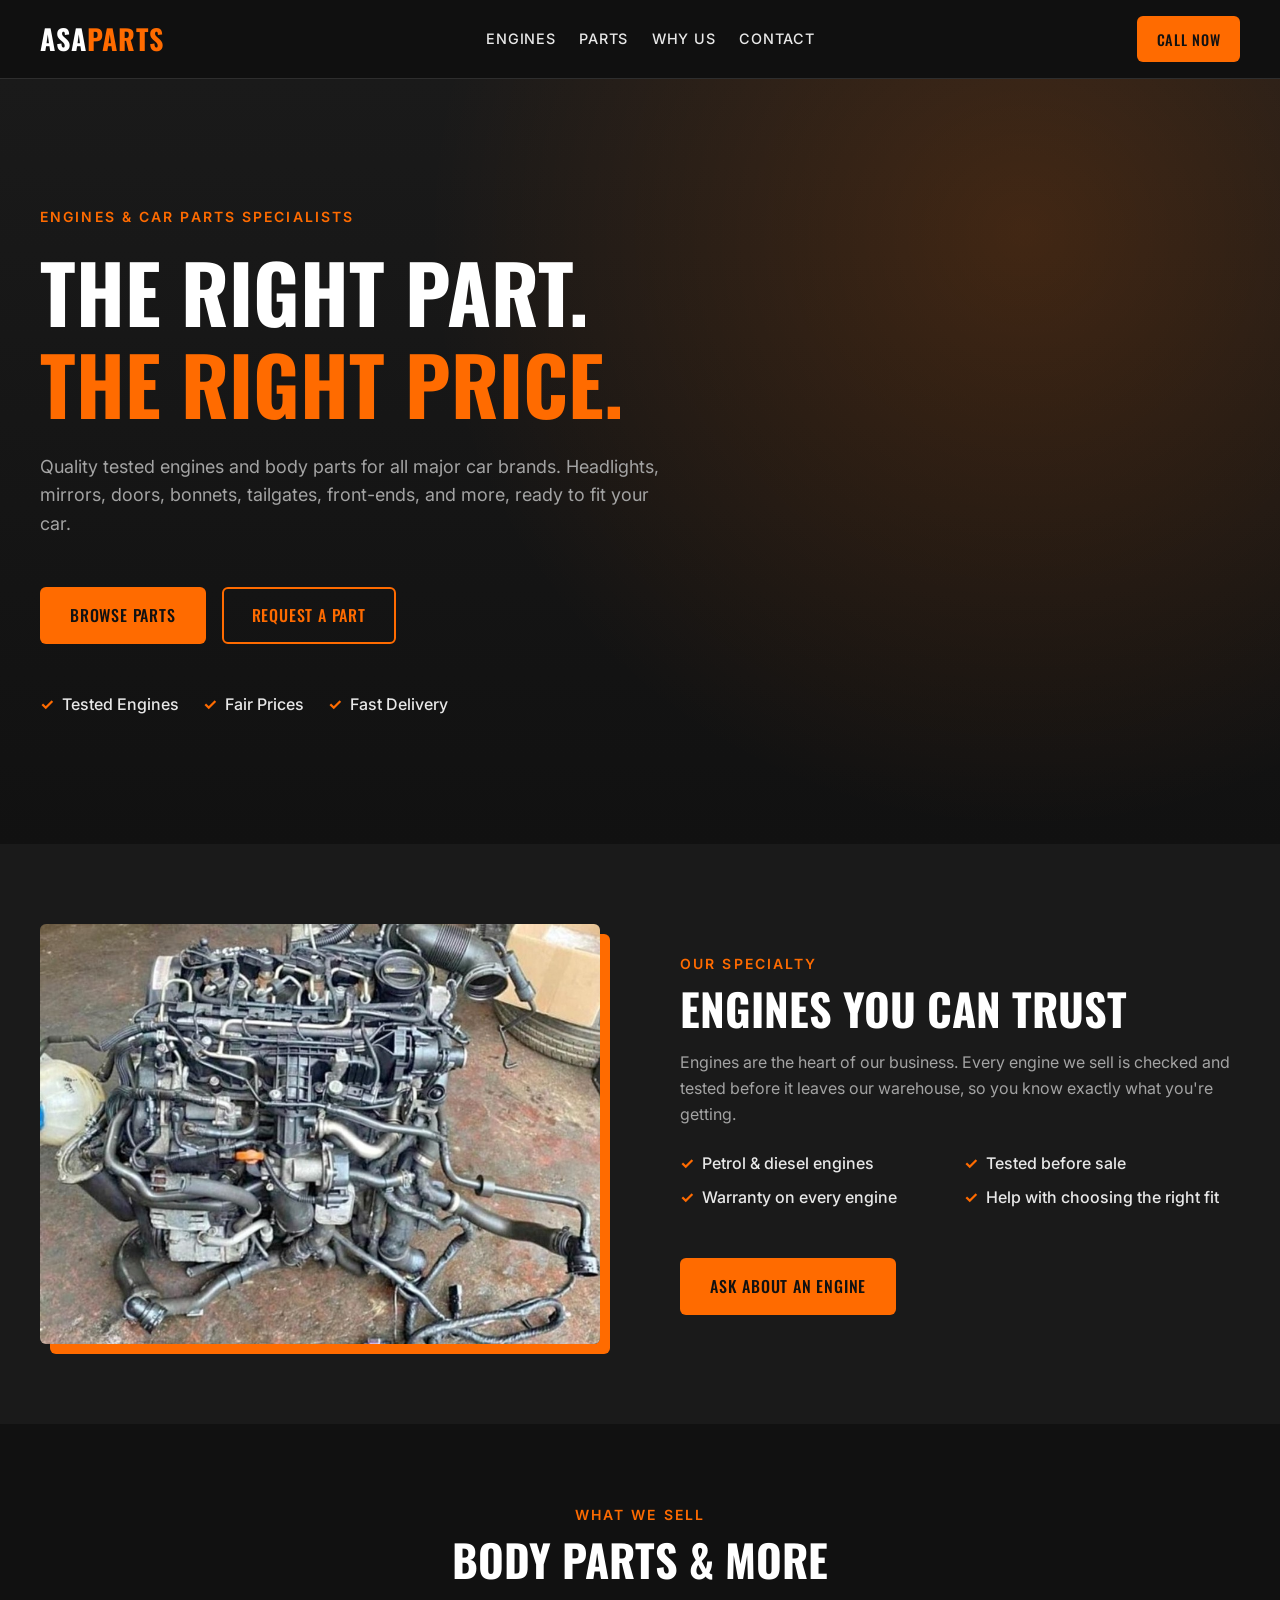
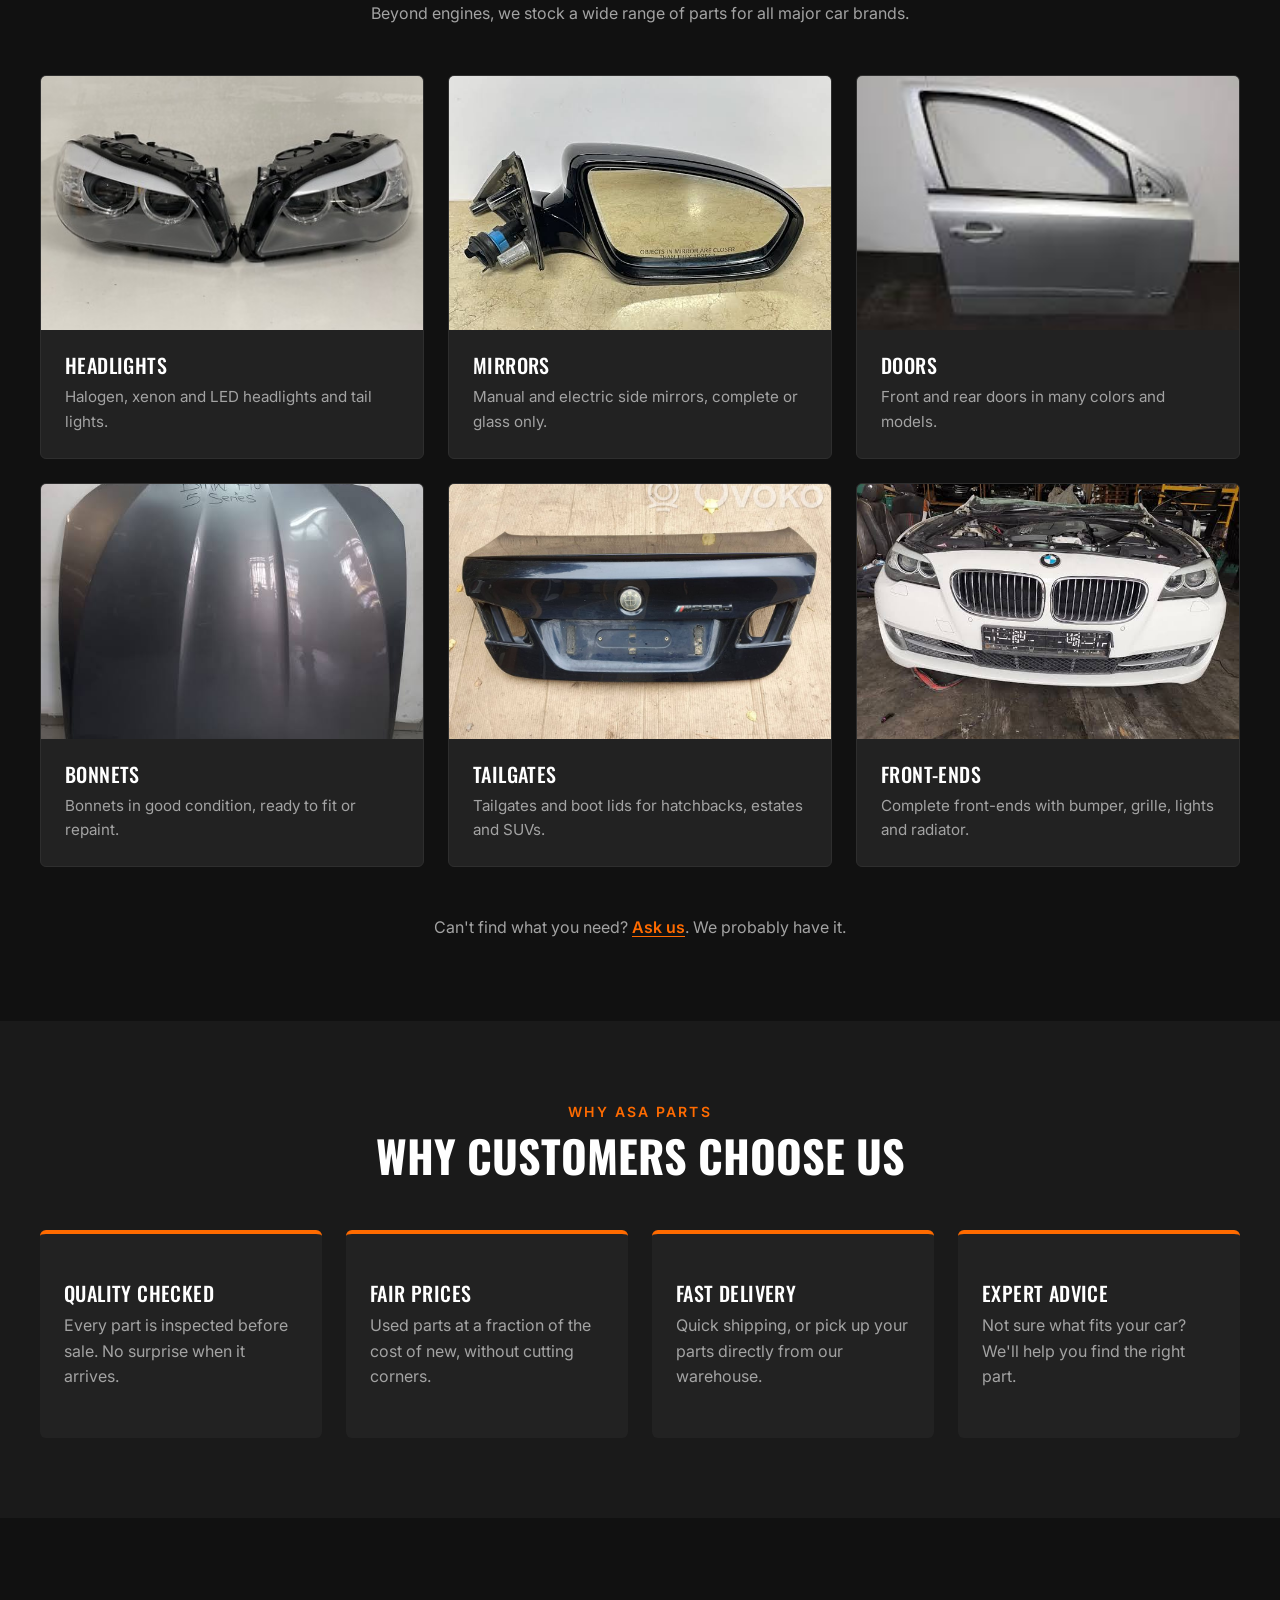
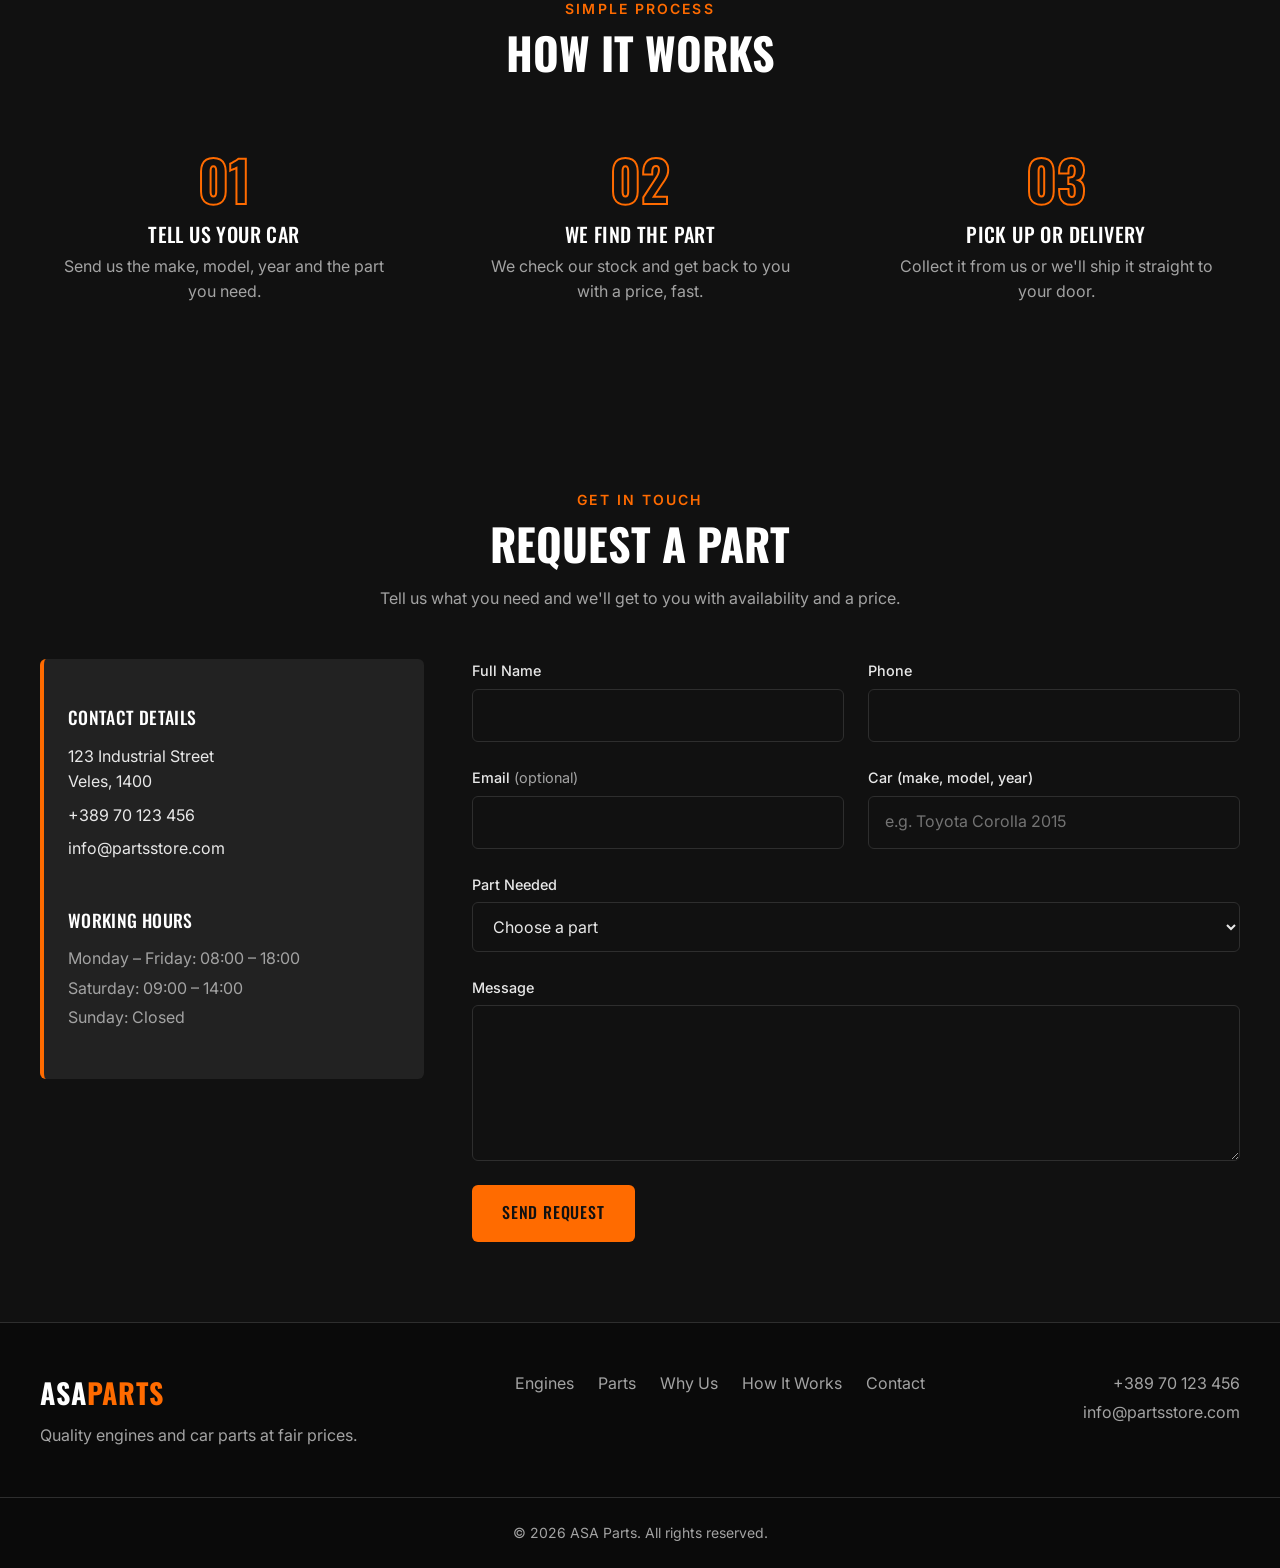
==== index.html @ d99cddf8 "Initial commit: ASA Parts landing page" ====
<!doctype html>
<html lang="en">
  <head>
    <meta charset="UTF-8" />
    <meta name="viewport" content="width=device-width, initial-scale=1.0" />
    <meta
      name="description"
      content="ASA Parts - Quality used and new car parts. Engines, headlights, mirrors, doors, bonnets, and more."
    />
    <meta property="og:title" content="ASA Parts | Engines & Car Parts" />
    <meta
      property="og:description"
      content="Quality tested engines and body parts for all major car brands. Fair prices, fast delivery."
    />
    <meta property="og:type" content="website" />
    <title>ASA Parts | Engines & Car Parts</title>
    <link rel="preconnect" href="https://fonts.googleapis.com" />
    <link rel="preconnect" href="https://fonts.gstatic.com" crossorigin />
    <link
      href="https://fonts.googleapis.com/css2?family=Inter:wght@400;500;600&family=Oswald:wght@500;700&display=swap"
      rel="stylesheet"
    />

    <link rel="stylesheet" href="style.css" />
    <link rel="icon" href="images/favicon.svg" type="image/svg+xml" />
  </head>

  <body>
    <header class="header">
      <div class="container header__inner">
        <a href="#home" class="logo">ASA<span>Parts</span></a>

        <nav class="nav" aria-label="Main navigation">
          <ul class="nav__list">
            <li><a href="#engines" class="nav__link">Engines</a></li>
            <li><a href="#parts" class="nav__link">Parts</a></li>
            <li><a href="#why-us" class="nav__link">Why Us</a></li>
            <li><a href="#contact" class="nav__link">Contact</a></li>
          </ul>
        </nav>

        <a href="tel:+38970123456" class="btn btn--primary header__cta">
          Call Now
        </a>
      </div>
    </header>

    <main>
      <section class="hero" id="home">
        <div class="container hero__inner">
          <div class="hero__content">
            <p class="hero__tagline">Engines &amp; Car Parts Specialists</p>

            <h1 class="hero__title">
              The Right Part.<br />
              <span>The Right Price.</span>
            </h1>

            <p class="hero__text">
              Quality tested engines and body parts for all major car brands.
              Headlights, mirrors, doors, bonnets, tailgates, front-ends, and
              more, ready to fit your car.
            </p>

            <div class="hero__buttons">
              <a href="#parts" class="btn btn--primary">Browse Parts</a>
              <a href="#contact" class="btn btn--outline">Request a Part</a>
            </div>

            <ul class="hero__features">
              <li>Tested Engines</li>
              <li>Fair Prices</li>
              <li>Fast Delivery</li>
            </ul>
          </div>
        </div>
      </section>

      <section class="engines" id="engines">
        <div class="container engines__inner">
          <div class="engines__media">
            <img
              src="images/photo-1.jpg"
              alt="Used car engine ready for sale at ASA Parts"
              width="700"
              height="500"
              loading="lazy"
            />
          </div>

          <div class="engines__content">
            <p class="section-tag">Our Specialty</p>
            <h2 class="section-title">Engines You Can Trust</h2>
            <p>
              Engines are the heart of our business. Every engine we sell is
              checked and tested before it leaves our warehouse, so you know
              exactly what you're getting.
            </p>

            <ul class="engines__list">
              <li>Petrol &amp; diesel engines</li>
              <li>Tested before sale</li>
              <li>Warranty on every engine</li>
              <li>Help with choosing the right fit</li>
            </ul>

            <a href="#contact" class="btn btn--primary">Ask About an Engine</a>
          </div>
        </div>
      </section>

      <section class="parts" id="parts">
        <div class="container">
          <div class="section-header">
            <p class="section-tag">What We Sell</p>
            <h2 class="section-title">Body Parts &amp; More</h2>
            <p class="section-text">
              Beyond engines, we stock a wide range of parts for all major car
              brands.
            </p>
          </div>

          <div class="parts__grid">
            <article class="part-card">
              <img
                src="images/car-headlights.jpg"
                alt="Car headlights"
                width="600"
                height="400"
                loading="lazy"
              />
              <div class="part-card__body">
                <h3 class="part-card__title">Headlights</h3>
                <p>Halogen, xenon and LED headlights and tail lights.</p>
              </div>
            </article>

            <article class="part-card">
              <img
                src="images/car-mirror.jpg"
                alt="Car side mirrors"
                width="600"
                height="400"
                loading="lazy"
              />
              <div class="part-card__body">
                <h3 class="part-card__title">Mirrors</h3>
                <p>Manual and electric side mirrors, complete or glass only.</p>
              </div>
            </article>

            <article class="part-card">
              <img
                src="images/car-door.jpg"
                alt="Car doors"
                width="600"
                height="400"
                loading="lazy"
              />
              <div class="part-card__body">
                <h3 class="part-card__title">Doors</h3>
                <p>Front and rear doors in many colors and models.</p>
              </div>
            </article>

            <article class="part-card">
              <img
                src="images/car-bonnet.jpg"
                alt="Car bonnets"
                width="600"
                height="400"
                loading="lazy"
              />
              <div class="part-card__body">
                <h3 class="part-card__title">Bonnets</h3>
                <p>Bonnets in good condition, ready to fit or repaint.</p>
              </div>
            </article>

            <article class="part-card">
              <img
                src="images/car-tailgate.jpg"
                alt="Car tailgates"
                width="600"
                height="400"
                loading="lazy"
              />
              <div class="part-card__body">
                <h3 class="part-card__title">Tailgates</h3>
                <p>Tailgates and boot lids for hatchbacks, estates and SUVs.</p>
              </div>
            </article>

            <article class="part-card">
              <img
                src="images/car-frontend.jpg"
                alt="Complete car front-end assembly"
                width="600"
                height="400"
                loading="lazy"
              />
              <div class="part-card__body">
                <h3 class="part-card__title">Front-Ends</h3>
                <p>
                  Complete front-ends with bumper, grille, lights and radiator.
                </p>
              </div>
            </article>
          </div>

          <p class="parts__more">
            Can't find what you need? <a href="#contact">Ask us</a>. We probably
            have it.
          </p>
        </div>
      </section>

      <section class="why-us" id="why-us">
        <div class="container">
          <div class="section-header">
            <p class="section-tag">Why ASA Parts</p>
            <h2 class="section-title">Why Customers Choose Us</h2>
          </div>

          <div class="why-us__list">
            <article class="feature">
              <h3 class="feature__title">Quality Checked</h3>
              <p>
                Every part is inspected before sale. No surprise when it
                arrives.
              </p>
            </article>

            <article class="feature">
              <h3 class="feature__title">Fair Prices</h3>
              <p>
                Used parts at a fraction of the cost of new, without cutting
                corners.
              </p>
            </article>

            <article class="feature">
              <h3 class="feature__title">Fast Delivery</h3>
              <p>
                Quick shipping, or pick up your parts directly from our
                warehouse.
              </p>
            </article>

            <article class="feature">
              <h3 class="feature__title">Expert Advice</h3>
              <p>
                Not sure what fits your car? We'll help you find the right part.
              </p>
            </article>
          </div>
        </div>
      </section>

      <section class="how-it-works" id="how-it-works">
        <div class="container">
          <div class="section-header">
            <p class="section-tag">Simple Process</p>
            <h2 class="section-title">How It Works</h2>
          </div>

          <ol class="steps">
            <li class="step">
              <span class="step__number" aria-hidden="true">01</span>
              <h3 class="step__title">Tell Us Your Car</h3>
              <p>Send us the make, model, year and the part you need.</p>
            </li>

            <li class="step">
              <span class="step__number" aria-hidden="true">02</span>
              <h3 class="step__title">We Find the Part</h3>
              <p>We check our stock and get back to you with a price, fast.</p>
            </li>

            <li class="step">
              <span class="step__number" aria-hidden="true">03</span>
              <h3 class="step__title">Pick Up or Delivery</h3>
              <p>Collect it from us or we'll ship it straight to your door.</p>
            </li>
          </ol>
        </div>
      </section>

      <section class="contact" id="contact">
        <div class="container">
          <div class="section-header">
            <p class="section-tag">Get In Touch</p>
            <h2 class="section-title">Request a Part</h2>
            <p class="section-text">
              Tell us what you need and we'll get to you with availability and a
              price.
            </p>
          </div>

          <div class="contact__inner">
            <div class="contact__info">
              <h3 class="contact__title">Contact Details</h3>

              <address class="contact__address">
                <p>123 Industrial Street<br />Veles, 1400</p>
                <p><a href="tel:+38970123456">+389 70 123 456</a></p>
                <p>
                  <a href="mailto:info@partsstore.com">info@partsstore.com</a>
                </p>
              </address>

              <h3 class="contact__title">Working Hours</h3>
              <ul class="contact__hours">
                <li>Monday – Friday: 08:00 – 18:00</li>
                <li>Saturday: 09:00 – 14:00</li>
                <li>Sunday: Closed</li>
              </ul>
            </div>

            <form
              class="contact__form"
              name="contact"
              method="POST"
              data-netlify="true"
              data-netlify-honeypot="bot-field"
            >
              <p class="hidden">
                <label>Don't fill this out: <input name="bot-field" /></label>
              </p>

              <div class="form__group">
                <label for="name">Full Name</label>
                <input
                  type="text"
                  id="name"
                  name="name"
                  autocomplete="name"
                  required
                />
              </div>

              <div class="form__group">
                <label for="phone">Phone</label>
                <input
                  type="tel"
                  id="phone"
                  name="phone"
                  autocomplete="tel"
                  required
                />
              </div>

              <div class="form__group">
                <label for="email">Email <span>(optional)</span></label>
                <input
                  type="email"
                  id="email"
                  name="email"
                  autocomplete="email"
                />
              </div>

              <div class="form__group">
                <label for="car">Car (make, model, year)</label>
                <input
                  type="text"
                  id="car"
                  name="car"
                  placeholder="e.g. Toyota Corolla 2015"
                  required
                />
              </div>

              <div class="form__group form__group--full">
                <label for="part">Part Needed</label>
                <select id="part" name="part" required>
                  <option value="">Choose a part</option>
                  <option value="engine">Engine</option>
                  <option value="headlights">Headlights</option>
                  <option value="mirrors">Mirrors</option>
                  <option value="doors">Doors</option>
                  <option value="bonnet">Bonnet</option>
                  <option value="tailgate">Tailgate</option>
                  <option value="front-end">Front-End</option>
                  <option value="other">Other</option>
                </select>
              </div>

              <div class="form__group form__group--full">
                <label for="message">Message</label>
                <textarea id="message" name="message" rows="5"></textarea>
              </div>

              <button type="submit" class="btn btn--primary form__submit">
                Send Request
              </button>
            </form>
          </div>
        </div>
      </section>
    </main>

    <footer class="footer">
      <div class="container footer__inner">
        <div class="footer__brand">
          <a href="#home" class="logo">ASA<span>Parts</span></a>
          <p>Quality engines and car parts at fair prices.</p>
        </div>

        <nav class="footer__nav" aria-label="Footer navigation">
          <ul>
            <li><a href="#engines">Engines</a></li>
            <li><a href="#parts">Parts</a></li>
            <li><a href="#why-us">Why Us</a></li>
            <li><a href="#how-it-works">How It Works</a></li>
            <li><a href="#contact">Contact</a></li>
          </ul>
        </nav>

        <div class="footer__contact">
          <a href="tel:+38970123456">+389 70 123 456</a>
          <a href="mailto:info@partsstore.com">info@partsstore.com</a>
        </div>
      </div>

      <div class="footer__bottom">
        <p>&copy; 2026 ASA Parts. All rights reserved.</p>
      </div>
    </footer>
  </body>
</html>
---- style.css ----
/* ==========================================
   1. VARIABLES
   ========================================== */
:root {
  /* Colors */
  --color-bg: #111111;
  --color-bg-alt: #1a1a1a;
  --color-surface: #222222;
  --color-border: #2e2e2e;
  --color-text: #e8e8e8;
  --color-text-muted: #a3a3a3;
  --color-primary: #ff6b00;
  --color-primary-dark: #e05e00;
  --color-dark: #111111;

  /* Fonts */
  --font-heading: "Oswald", sans-serif;
  --font-body: "Inter", system-ui, sans-serif;

  /* Spacing */

  --space-xs: 0.5rem;
  --space-sm: 1rem;
  --space-md: 1.5rem;
  --space-lg: 3rem;
  --space-xl: 5rem;

  /* Other */
  --radius: 6px;
  --transition: 0.25s ease;
  --header-height: 7rem;
}

/* ==========================================
   2. RESET
   ========================================== */
*,
*::before,
*::after {
  box-sizing: border-box;
  margin: 0;
  padding: 0;
}

html {
  scroll-padding-top: var(--header-height);
}

@media (prefers-reduced-motion: no-preference) {
  html {
    scroll-behavior: smooth;
  }
}

img {
  display: block;
  max-width: 100%;
  height: auto;
}

input,
select,
textarea,
button {
  font: inherit;
}

/* ==========================================
   3. BASE
   ========================================== */
body {
  font-family: var(--font-body);
  font-size: 1rem;
  line-height: 1.6;
  color: var(--color-text);
  background-color: var(--color-bg);
}

h1,
h2,
h3 {
  font-family: var(--font-heading);
  font-weight: 700;
  line-height: 1.15;
  text-transform: uppercase;
  color: #ffffff;
}

h3 {
  font-size: 1.25rem;
  font-weight: 500;
  letter-spacing: 0.02em;
}

a {
  color: var(--color-primary);
  text-decoration: none;
  transition: color var(--transition);
}

a:hover {
  color: var(--color-primary-dark);
}

:focus-visible {
  outline: 2px solid var(--color-primary);
  outline-offset: 3px;
}

/* ==========================================
   4. LAYOUT HELPERS
   ========================================== */
.container {
  width: min(100% - 2rem, 1200px);
  margin-inline: auto;
}

section {
  padding-block: var(--space-xl);
}

.hidden {
  display: none;
}

/* ==========================================
   5. SECTION HEADINGS
   ========================================== */
.section-header {
  text-align: center;
  max-width: 40rem;
  margin-inline: auto;
  margin-bottom: var(--space-lg);
}

.section-tag {
  font-size: 0.875rem;
  font-weight: 600;
  text-transform: uppercase;
  letter-spacing: 0.15em;
  color: var(--color-primary);
  margin-bottom: var(--space-xs);
}

.section-title {
  font-size: clamp(2rem, 5vw, 2.75rem);
  margin-bottom: var(--space-sm);
}

.section-text {
  color: var(--color-text-muted);
}

/* ==========================================
   6. BUTTONS
   ========================================== */
.btn {
  display: inline-block;
  padding: 0.85rem 1.75rem;
  font-family: var(--font-heading);
  font-size: 1rem;
  font-weight: 500;
  text-transform: uppercase;
  letter-spacing: 0.05em;
  border: 2px solid transparent;
  border-radius: var(--radius);
  cursor: pointer;
  transition:
    background-color var(--transition),
    border-color var(--transition),
    color var(--transition),
    transform var(--transition);
}

.btn:hover {
  transform: translateY(-2px);
}

.btn--primary {
  background-color: var(--color-primary);
  color: var(--color-dark);
}

.btn--primary:hover {
  background-color: var(--color-primary-dark);
  color: var(--color-dark);
}

.btn--outline {
  border-color: var(--color-primary);
  color: var(--color-primary);
}

.btn--outline:hover {
  background-color: var(--color-primary);
  color: var(--color-dark);
}

/* ==========================================
   7. LOGO
   ========================================== */
.logo {
  font-family: var(--font-heading);
  font-size: 1.75rem;
  font-weight: 700;
  text-transform: uppercase;
  letter-spacing: 0.03em;
  color: #ffffff;
}

.logo span {
  color: var(--color-primary);
}

.logo:hover {
  color: #ffffff;
}

/* ==========================================
   8. HEADER
   ========================================== */
.header {
  position: sticky;
  top: 0;
  z-index: 100;
  background-color: rgba(17, 17, 17, 0.95);
  backdrop-filter: blur(8px);
  border-bottom: 1px solid var(--color-border);
}

.header__inner {
  display: flex;
  flex-wrap: wrap;
  align-items: center;
  justify-content: space-between;
  gap: var(--space-xs) var(--space-sm);
  padding-block: var(--space-sm);
}

.nav {
  order: 3;
  width: 100%;
}

.nav__list {
  list-style: none;
  display: flex;
  justify-content: center;
  gap: var(--space-md);
}

.nav__link {
  color: var(--color-text);
  font-size: 0.9rem;
  font-weight: 500;
  text-transform: uppercase;
  letter-spacing: 0.05em;
}

.nav__link:hover {
  color: var(--color-primary);
}

.header__cta {
  padding: 0.6rem 1.1rem;
  font-size: 0.9rem;
}

/* ==========================================
   9. HERO
   ========================================== */
.hero {
  display: flex;
  align-items: center;
  min-height: 85vh;
  background:
    radial-gradient(
      circle at 80% 20%,
      rgba(255, 107, 0, 0.18),
      transparent 50%
    ),
    linear-gradient(180deg, var(--color-bg-alt) 0%, var(--color-bg) 100%);
}

.hero__content {
  max-width: 40rem;
}

.hero__tagline {
  font-size: 0.875rem;
  font-weight: 600;
  text-transform: uppercase;
  letter-spacing: 0.15em;
  color: var(--color-primary);
  margin-bottom: var(--space-sm);
}

.hero__title {
  font-size: clamp(2.75rem, 9vw, 5rem);
  margin-bottom: var(--space-md);
}

.hero__title span {
  color: var(--color-primary);
}

.hero__text {
  font-size: 1.125rem;
  color: var(--color-text-muted);
  margin-bottom: var(--space-lg);
}

.hero__buttons {
  display: flex;
  flex-wrap: wrap;
  gap: var(--space-sm);
  margin-bottom: var(--space-lg);
}

.hero__features {
  list-style: none;
  display: flex;
  flex-wrap: wrap;
  gap: var(--space-xs) var(--space-md);
  font-weight: 500;
}

.hero__features li::before,
.engines__list li::before {
  content: "\2713";
  color: var(--color-primary);
  font-weight: 700;
  margin-right: var(--space-xs);
}

/* ==========================================
   10. ENGINES
   ========================================== */
.engines {
  background-color: var(--color-bg-alt);
}

.engines__inner {
  display: grid;
  gap: var(--space-lg);
  align-items: center;
}

.engines__media img {
  width: 100%;
  aspect-ratio: 4 / 3;
  object-fit: cover;
  border-radius: var(--radius);
  box-shadow: 10px 10px 0 var(--color-primary);
}

.engines__content > p:not(.section-tag) {
  color: var(--color-text-muted);
  margin-bottom: var(--space-md);
}

.engines__list {
  list-style: none;
  display: grid;
  gap: var(--space-xs);
  margin-bottom: var(--space-lg);
  font-weight: 500;
}

/* ==========================================
   11. PARTS
   ========================================== */
.parts__grid {
  display: grid;
  grid-template-columns: repeat(auto-fit, minmax(min(100%, 300px), 1fr));
  gap: var(--space-md);
}

.part-card {
  background-color: var(--color-surface);
  border: 1px solid var(--color-border);
  border-radius: var(--radius);
  overflow: hidden;
  transition:
    transform var(--transition),
    border-color var(--transition);
}

.part-card:hover {
  transform: translateY(-4px);
  border-color: var(--color-primary);
}

.part-card img {
  width: 100%;
  aspect-ratio: 3 / 2;
  object-fit: cover;
}

.part-card__body {
  padding: var(--space-md);
}

.part-card__title {
  margin-bottom: var(--space-xs);
}

.part-card__body p {
  color: var(--color-text-muted);
  font-size: 0.95rem;
}

.parts__more {
  text-align: center;
  margin-top: var(--space-lg);
  color: var(--color-text-muted);
}

.parts__more a {
  font-weight: 600;
  text-decoration: underline;
  text-underline-offset: 3px;
}

/* ==========================================
   12. WHY US
   ========================================== */
.why-us {
  background-color: var(--color-bg-alt);
}

.why-us__list {
  display: flex;
  flex-wrap: wrap;
  gap: var(--space-md);
}

.feature {
  flex: 1 1 250px;
  background-color: var(--color-surface);
  padding: var(--space-lg) var(--space-md);
  border-top: 4px solid var(--color-primary);
  border-radius: var(--radius);
}

.feature__title {
  margin-bottom: var(--space-xs);
}

.feature p {
  color: var(--color-text-muted);
}

/* ==========================================
   13. HOW IT WORKS
   ========================================== */
.steps {
  list-style: none;
  display: grid;
  grid-template-columns: repeat(auto-fit, minmax(min(100%, 250px), 1fr));
  gap: var(--space-lg);
}

.step {
  text-align: center;
  padding: var(--space-md);
}

.step__number {
  display: block;
  font-family: var(--font-heading);
  font-size: 3.5rem;
  font-weight: 700;
  line-height: 1;
  color: transparent;
  -webkit-text-stroke: 2px var(--color-primary);
  margin-bottom: var(--space-sm);
}

.step__title {
  margin-bottom: var(--space-xs);
}

.step p {
  color: var(--color-text-muted);
}

/* ==========================================
   14. CONTACT
   ========================================== */
.contact__inner {
  display: grid;
  gap: var(--space-lg);
}

.contact__info {
  background-color: var(--color-surface);
  padding: var(--space-lg) var(--space-md);
  border-left: 4px solid var(--color-primary);
  border-radius: var(--radius);
}

.contact__title {
  font-size: 1.1rem;
  margin-bottom: var(--space-sm);
}

.contact__address {
  font-style: normal;
  display: grid;
  gap: var(--space-xs);
  margin-bottom: var(--space-lg);
}

.contact__address a {
  color: var(--color-text);
}

.contact__address a:hover {
  color: var(--color-primary);
}

.contact__hours {
  list-style: none;
  display: grid;
  gap: 0.25rem;
  color: var(--color-text-muted);
}

/* Form */
.contact__form {
  display: grid;
  gap: var(--space-md);
  color-scheme: dark;
}

.form__group {
  display: flex;
  flex-direction: column;
  gap: 0.4rem;
}

.form__group label {
  font-size: 0.9rem;
  font-weight: 500;
}

.form__group label span {
  color: var(--color-text-muted);
  font-weight: 400;
}

.form__group input,
.form__group select,
.form__group textarea {
  width: 100%;
  padding: 0.8rem 1rem;
  background-color: var(--color-bg);
  color: var(--color-text);
  border: 1px solid var(--color-border);
  border-radius: var(--radius);
  transition: border-color var(--transition);
}

.form__group input:focus,
.form__group select:focus,
.form__group textarea:focus {
  border-color: var(--color-primary);
}

.form__group input::placeholder {
  color: #737373;
}

.form__group textarea {
  resize: vertical;
}

.form__submit {
  width: 100%;
}

/* ==========================================
   15. FOOTER
   ========================================== */
.footer {
  background-color: #0a0a0a;
  border-top: 1px solid var(--color-border);
  padding-top: var(--space-lg);
}

.footer__inner {
  display: flex;
  flex-direction: column;
  gap: var(--space-md);
  padding-bottom: var(--space-lg);
}

.footer__brand p {
  color: var(--color-text-muted);
  margin-top: var(--space-xs);
}

.footer__nav ul {
  list-style: none;
  display: flex;
  flex-wrap: wrap;
  gap: var(--space-xs) var(--space-md);
}

.footer__nav a,
.footer__contact a {
  color: var(--color-text-muted);
}

.footer__nav a:hover,
.footer__contact a:hover {
  color: var(--color-primary);
}

.footer__contact {
  display: flex;
  flex-direction: column;
  gap: 0.25rem;
}

.footer__bottom {
  border-top: 1px solid var(--color-border);
  padding-block: var(--space-md);
  text-align: center;
  font-size: 0.875rem;
  color: var(--color-text-muted);
}

/* ==========================================
   16. RESPONSIVE: TABLET (768px and up)
   ========================================== */
@media (min-width: 768px) {
  :root {
    --header-height: 4.5rem;
  }

  /* Header: everything on one row */
  .nav {
    order: 0;
    width: auto;
  }

  /* Why Us: 2 x 2 */
  .feature {
    flex-basis: 40%;
  }

  /* Contact form: 2 columns */
  .contact__form {
    grid-template-columns: 1fr 1fr;
  }

  .form__group--full,
  .form__submit {
    grid-column: 1 / -1;
  }

  .form__submit {
    width: auto;
    justify-self: start;
  }

  /* Footer: 3 blocks in a row */
  .footer__inner {
    flex-direction: row;
    justify-content: space-between;
    align-items: flex-start;
  }

  .footer__contact {
    text-align: right;
  }
}

/* ==========================================
   17. RESPONSIVE: DESKTOP (1024px and up)
   ========================================== */
@media (min-width: 1024px) {
  /* Engines: image left, text right */
  .engines__inner {
    grid-template-columns: 1fr 1fr;
    gap: var(--space-xl);
  }

  .engines__list {
    grid-template-columns: 1fr 1fr;
  }

  /* Why Us: 4 in a row */
  .feature {
    flex-basis: 20%;
  }

  /* Contact: info left, form right */
  .contact__inner {
    grid-template-columns: 1fr 2fr;
    align-items: start;
  }
}

/* ==========================================
   18. POLISH
   ========================================== */

/* Nav links can wrap on very small phones */
.nav__list {
  flex-wrap: wrap;
  row-gap: 0.25rem;
}

/* Zoom effect on part images */
.part-card img {
  transition: transform 0.4s ease;
}

.part-card:hover img {
  transform: scale(1.05);
}

/* Orange text selection */
::selection {
  background-color: var(--color-primary);
  color: var(--color-dark);
}

/* Respect users who don't want animations */
@media (prefers-reduced-motion: reduce) {
  *,
  *::before,
  *::after {
    transition: none !important;
    animation: none !important;
  }
}
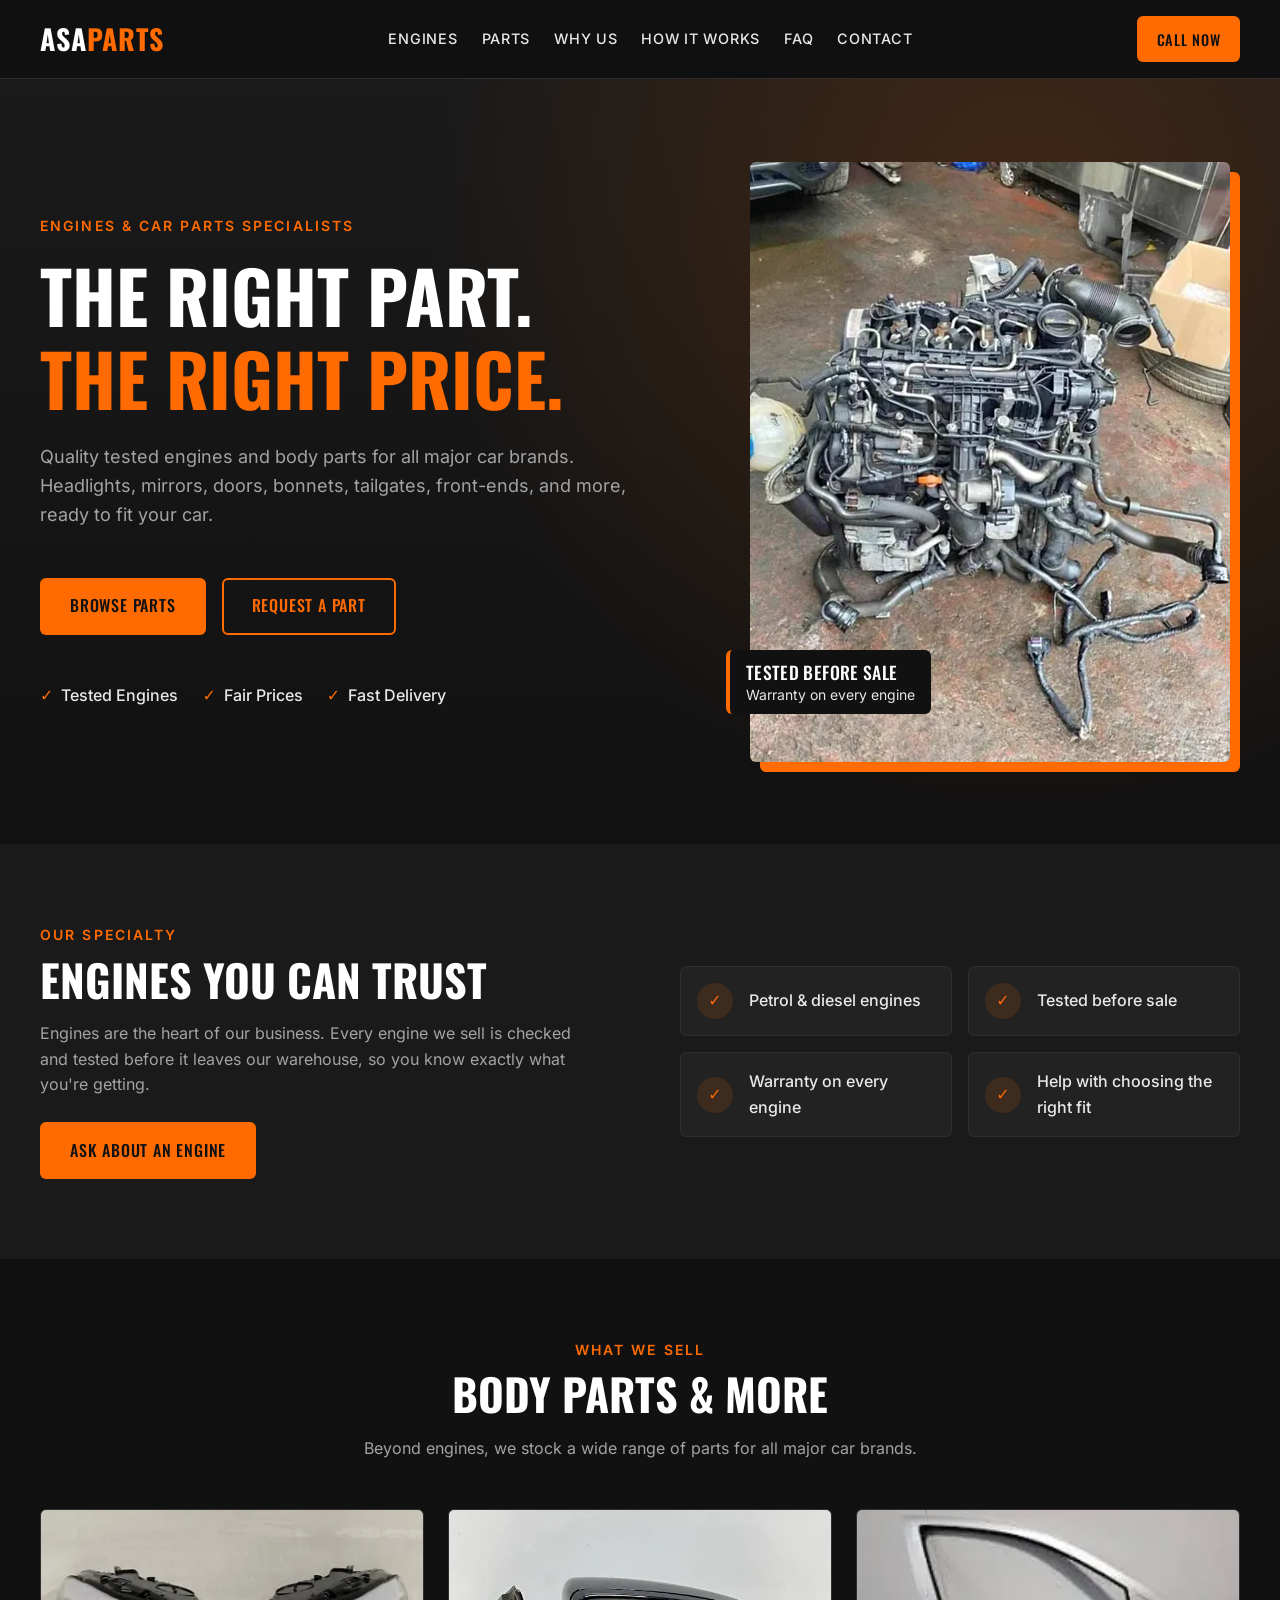
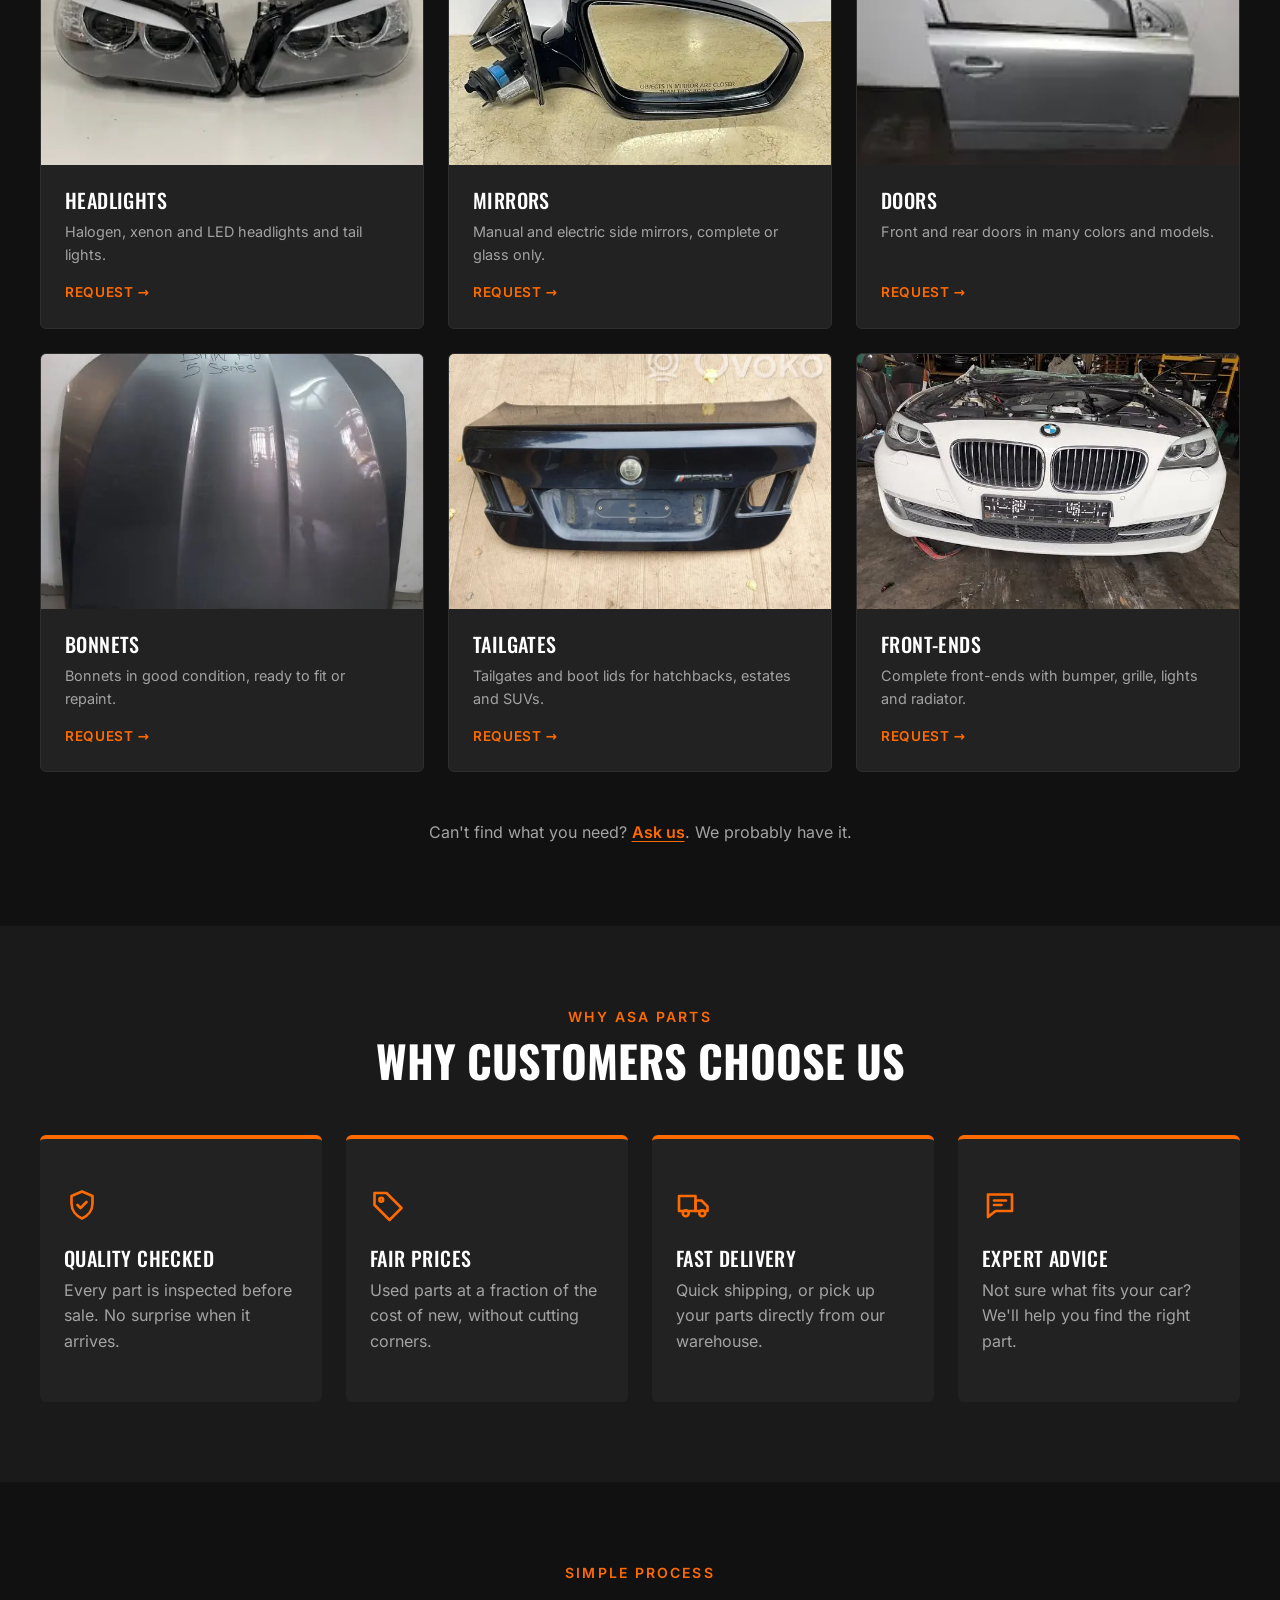
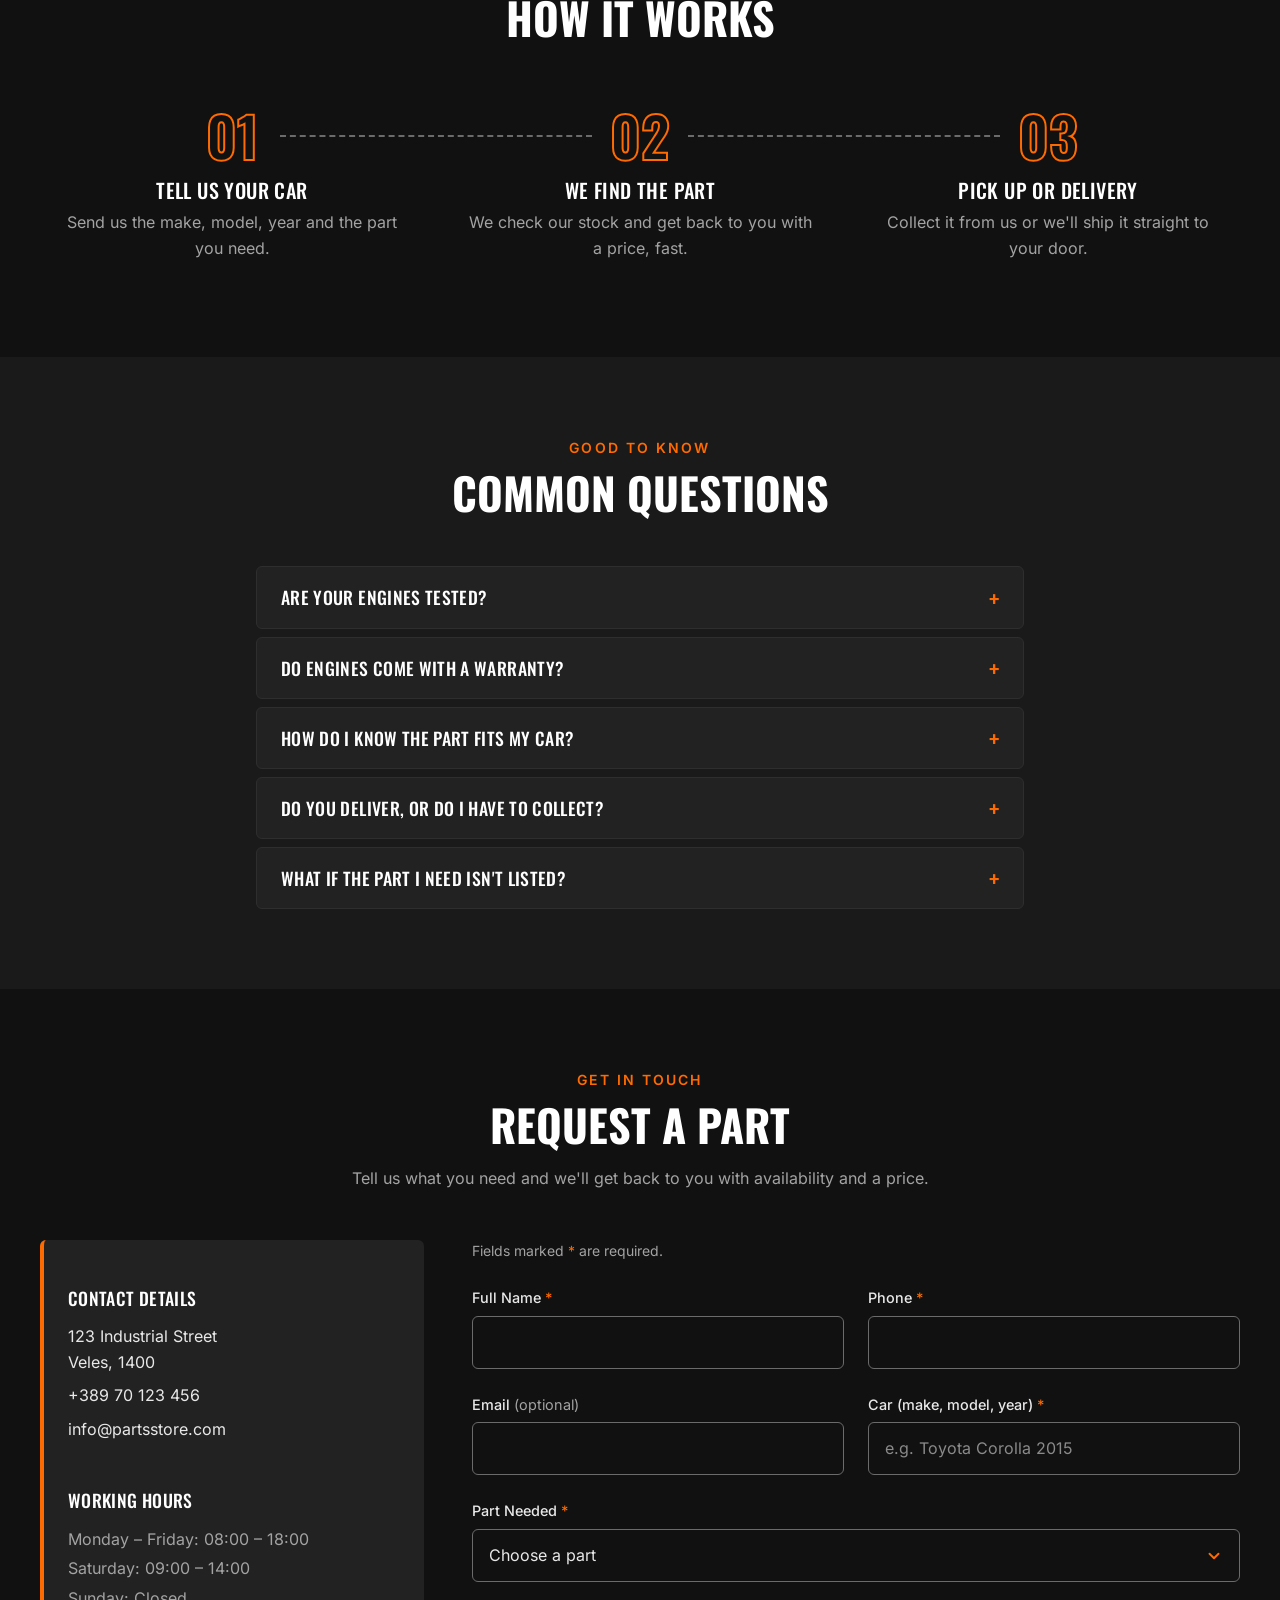
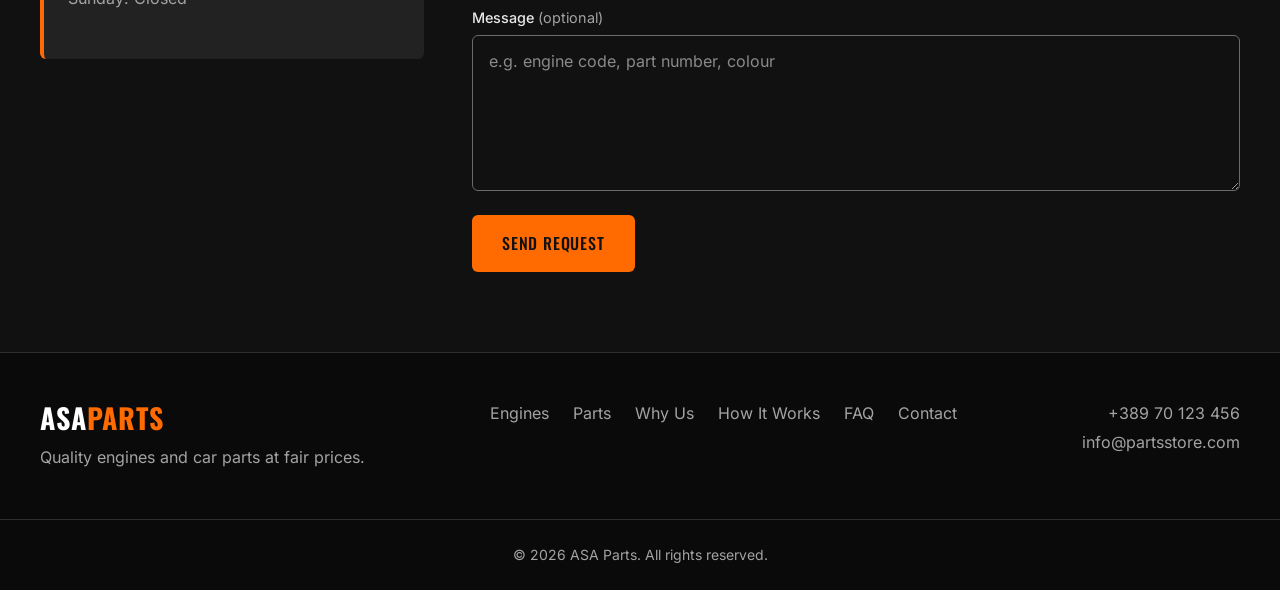
==== commit 94dd7915: "v2: hero photo, FAQ, self-hosted fonts, WebP images, accessibility fixes" ====
--- a/index.html
+++ b/index.html
@@ -7,18 +7,40 @@
       name="description"
       content="ASA Parts - Quality used and new car parts. Engines, headlights, mirrors, doors, bonnets, and more."
     />
+    <meta name="theme-color" content="#111111" />
+    <meta name="color-scheme" content="dark" />
+    <link rel="canonical" href="https://asa-parts-landing.netlify.app/" />
+
     <meta property="og:title" content="ASA Parts | Engines & Car Parts" />
     <meta
       property="og:description"
       content="Quality tested engines and body parts for all major car brands. Fair prices, fast delivery."
     />
     <meta property="og:type" content="website" />
+    <meta property="og:url" content="https://asa-parts-landing.netlify.app/" />
+    <meta
+      property="og:image"
+      content="https://asa-parts-landing.netlify.app/images/og-image.jpg"
+    />
+    <meta property="og:image:width" content="1200" />
+    <meta property="og:image:height" content="630" />
+    <meta name="twitter:card" content="summary_large_image" />
+
     <title>ASA Parts | Engines & Car Parts</title>
-    <link rel="preconnect" href="https://fonts.googleapis.com" />
-    <link rel="preconnect" href="https://fonts.gstatic.com" crossorigin />
+
     <link
-      href="https://fonts.googleapis.com/css2?family=Inter:wght@400;500;600&family=Oswald:wght@500;700&display=swap"
-      rel="stylesheet"
+      rel="preload"
+      href="fonts/oswald-latin.woff2"
+      as="font"
+      type="font/woff2"
+      crossorigin
+    />
+    <link
+      rel="preload"
+      href="fonts/inter-latin.woff2"
+      as="font"
+      type="font/woff2"
+      crossorigin
     />
 
     <link rel="stylesheet" href="style.css" />
@@ -26,6 +48,8 @@
   </head>
 
   <body>
+    <a href="#main" class="skip-link">Skip to main content</a>
+
     <header class="header">
       <div class="container header__inner">
         <a href="#home" class="logo">ASA<span>Parts</span></a>
@@ -35,6 +59,12 @@
             <li><a href="#engines" class="nav__link">Engines</a></li>
             <li><a href="#parts" class="nav__link">Parts</a></li>
             <li><a href="#why-us" class="nav__link">Why Us</a></li>
+            <li class="nav__item--wide">
+              <a href="#how-it-works" class="nav__link">How It Works</a>
+            </li>
+            <li class="nav__item--wide">
+              <a href="#faq" class="nav__link">FAQ</a>
+            </li>
             <li><a href="#contact" class="nav__link">Contact</a></li>
           </ul>
         </nav>
@@ -45,11 +75,11 @@
       </div>
     </header>
 
-    <main>
+    <main id="main">
       <section class="hero" id="home">
         <div class="container hero__inner">
           <div class="hero__content">
-            <p class="hero__tagline">Engines &amp; Car Parts Specialists</p>
+            <p class="section-tag">Engines &amp; Car Parts Specialists</p>
 
             <h1 class="hero__title">
               The Right Part.<br />
@@ -73,39 +103,48 @@
               <li>Fast Delivery</li>
             </ul>
           </div>
+
+          <div class="hero__media">
+            <img
+              src="images/engine-946.webp"
+              srcset="
+                images/engine-480.webp 480w,
+                images/engine-946.webp 946w
+              "
+              sizes="(min-width: 1024px) 30rem, 100vw"
+              alt="Used car engine ready for sale at ASA Parts"
+              width="946"
+              height="1200"
+              fetchpriority="high"
+            />
+            <p class="hero__badge">
+              <strong>Tested before sale</strong>
+              Warranty on every engine
+            </p>
+          </div>
         </div>
       </section>
 
       <section class="engines" id="engines">
         <div class="container engines__inner">
-          <div class="engines__media">
-            <img
-              src="images/photo-1.jpg"
-              alt="Used car engine ready for sale at ASA Parts"
-              width="700"
-              height="500"
-              loading="lazy"
-            />
-          </div>
-
           <div class="engines__content">
             <p class="section-tag">Our Specialty</p>
             <h2 class="section-title">Engines You Can Trust</h2>
-            <p>
+            <p class="engines__text">
               Engines are the heart of our business. Every engine we sell is
               checked and tested before it leaves our warehouse, so you know
               exactly what you're getting.
             </p>
 
-            <ul class="engines__list">
-              <li>Petrol &amp; diesel engines</li>
-              <li>Tested before sale</li>
-              <li>Warranty on every engine</li>
-              <li>Help with choosing the right fit</li>
-            </ul>
-
             <a href="#contact" class="btn btn--primary">Ask About an Engine</a>
           </div>
+
+          <ul class="engines__list">
+            <li>Petrol &amp; diesel engines</li>
+            <li>Tested before sale</li>
+            <li>Warranty on every engine</li>
+            <li>Help with choosing the right fit</li>
+          </ul>
         </div>
       </section>
 
@@ -123,80 +162,100 @@
           <div class="parts__grid">
             <article class="part-card">
               <img
-                src="images/car-headlights.jpg"
+                src="images/car-headlights.webp"
                 alt="Car headlights"
-                width="600"
+                width="400"
                 height="400"
                 loading="lazy"
               />
               <div class="part-card__body">
                 <h3 class="part-card__title">Headlights</h3>
                 <p>Halogen, xenon and LED headlights and tail lights.</p>
+                <a href="#contact" class="part-card__link">
+                  Request <span class="visually-hidden">headlights</span>
+                  <span aria-hidden="true">&rarr;</span>
+                </a>
               </div>
             </article>
 
             <article class="part-card">
               <img
-                src="images/car-mirror.jpg"
+                src="images/car-mirror.webp"
                 alt="Car side mirrors"
-                width="600"
-                height="400"
+                width="640"
+                height="480"
                 loading="lazy"
               />
               <div class="part-card__body">
                 <h3 class="part-card__title">Mirrors</h3>
                 <p>Manual and electric side mirrors, complete or glass only.</p>
+                <a href="#contact" class="part-card__link">
+                  Request <span class="visually-hidden">mirrors</span>
+                  <span aria-hidden="true">&rarr;</span>
+                </a>
               </div>
             </article>
 
             <article class="part-card">
               <img
-                src="images/car-door.jpg"
+                src="images/car-door.webp"
                 alt="Car doors"
-                width="600"
-                height="400"
+                width="231"
+                height="172"
                 loading="lazy"
               />
               <div class="part-card__body">
                 <h3 class="part-card__title">Doors</h3>
                 <p>Front and rear doors in many colors and models.</p>
+                <a href="#contact" class="part-card__link">
+                  Request <span class="visually-hidden">doors</span>
+                  <span aria-hidden="true">&rarr;</span>
+                </a>
               </div>
             </article>
 
             <article class="part-card">
               <img
-                src="images/car-bonnet.jpg"
+                src="images/car-bonnet.webp"
                 alt="Car bonnets"
-                width="600"
-                height="400"
+                width="554"
+                height="554"
                 loading="lazy"
               />
               <div class="part-card__body">
                 <h3 class="part-card__title">Bonnets</h3>
                 <p>Bonnets in good condition, ready to fit or repaint.</p>
+                <a href="#contact" class="part-card__link">
+                  Request <span class="visually-hidden">bonnets</span>
+                  <span aria-hidden="true">&rarr;</span>
+                </a>
               </div>
             </article>
 
             <article class="part-card">
               <img
-                src="images/car-tailgate.jpg"
+                src="images/car-tailgate.webp"
                 alt="Car tailgates"
-                width="600"
-                height="400"
+                width="800"
+                height="600"
                 loading="lazy"
               />
               <div class="part-card__body">
                 <h3 class="part-card__title">Tailgates</h3>
                 <p>Tailgates and boot lids for hatchbacks, estates and SUVs.</p>
+                <a href="#contact" class="part-card__link">
+                  Request <span class="visually-hidden">tailgates</span>
+                  <span aria-hidden="true">&rarr;</span>
+                </a>
               </div>
             </article>
 
             <article class="part-card">
               <img
-                src="images/car-frontend.jpg"
+                src="images/car-frontend.webp"
                 alt="Complete car front-end assembly"
-                width="600"
-                height="400"
+                width="640"
+                height="480"
                 loading="lazy"
               />
               <div class="part-card__body">
@@ -204,6 +263,10 @@
                 <p>
                   Complete front-ends with bumper, grille, lights and radiator.
                 </p>
+                <a href="#contact" class="part-card__link">
+                  Request <span class="visually-hidden">front-ends</span>
+                  <span aria-hidden="true">&rarr;</span>
+                </a>
               </div>
             </article>
           </div>
@@ -224,6 +287,19 @@
 
           <div class="why-us__list">
             <article class="feature">
+              <svg
+                class="feature__icon"
+                viewBox="0 0 24 24"
+                fill="none"
+                stroke="currentColor"
+                stroke-width="1.75"
+                stroke-linecap="round"
+                stroke-linejoin="round"
+                aria-hidden="true"
+              >
+                <path d="M12 3l7 3v5c0 4.5-3 8.2-7 10-4-1.8-7-5.5-7-10V6z" />
+                <path d="M9 12l2 2 4-4" />
+              </svg>
               <h3 class="feature__title">Quality Checked</h3>
               <p>
                 Every part is inspected before sale. No surprise when it
@@ -232,6 +308,19 @@
             </article>
 
             <article class="feature">
+              <svg
+                class="feature__icon"
+                viewBox="0 0 24 24"
+                fill="none"
+                stroke="currentColor"
+                stroke-width="1.75"
+                stroke-linecap="round"
+                stroke-linejoin="round"
+                aria-hidden="true"
+              >
+                <path d="M3 12V4h8l10 10-8 8z" />
+                <circle cx="7.5" cy="8.5" r="1.25" />
+              </svg>
               <h3 class="feature__title">Fair Prices</h3>
               <p>
                 Used parts at a fraction of the cost of new, without cutting
@@ -240,6 +329,21 @@
             </article>
 
             <article class="feature">
+              <svg
+                class="feature__icon"
+                viewBox="0 0 24 24"
+                fill="none"
+                stroke="currentColor"
+                stroke-width="1.75"
+                stroke-linecap="round"
+                stroke-linejoin="round"
+                aria-hidden="true"
+              >
+                <path d="M2 6h11v10H2z" />
+                <path d="M13 9h4l4 4v3h-8z" />
+                <circle cx="6.5" cy="17.5" r="2" />
+                <circle cx="17.5" cy="17.5" r="2" />
+              </svg>
               <h3 class="feature__title">Fast Delivery</h3>
               <p>
                 Quick shipping, or pick up your parts directly from our
@@ -248,6 +352,19 @@
             </article>
 
             <article class="feature">
+              <svg
+                class="feature__icon"
+                viewBox="0 0 24 24"
+                fill="none"
+                stroke="currentColor"
+                stroke-width="1.75"
+                stroke-linecap="round"
+                stroke-linejoin="round"
+                aria-hidden="true"
+              >
+                <path d="M4 5h16v11H9l-5 4z" />
+                <path d="M8 9h8M8 12h5" />
+              </svg>
               <h3 class="feature__title">Expert Advice</h3>
               <p>
                 Not sure what fits your car? We'll help you find the right part.
@@ -286,14 +403,74 @@
         </div>
       </section>
 
+      <section class="faq" id="faq">
+        <div class="container">
+          <div class="section-header">
+            <p class="section-tag">Good to Know</p>
+            <h2 class="section-title">Common Questions</h2>
+          </div>
+
+          <div class="faq__list">
+            <details class="faq__item" name="faq">
+              <summary class="faq__question">Are your engines tested?</summary>
+              <p class="faq__answer">
+                Yes. Every engine is checked and tested before it leaves our
+                warehouse, so you know exactly what you're getting.
+              </p>
+            </details>
+
+            <details class="faq__item" name="faq">
+              <summary class="faq__question">
+                Do engines come with a warranty?
+              </summary>
+              <p class="faq__answer">
+                Yes, every engine we sell comes with a warranty.
+                <a href="#contact">Ask us</a> for the terms on the engine you're
+                interested in.
+              </p>
+            </details>
+
+            <details class="faq__item" name="faq">
+              <summary class="faq__question">
+                How do I know the part fits my car?
+              </summary>
+              <p class="faq__answer">
+                Send us the make, model and year of your car. We'll check and
+                help you choose the right part before you buy.
+              </p>
+            </details>
+
+            <details class="faq__item" name="faq">
+              <summary class="faq__question">
+                Do you deliver, or do I have to collect?
+              </summary>
+              <p class="faq__answer">
+                Either. We can ship the part straight to your door, or you can
+                pick it up directly from our warehouse.
+              </p>
+            </details>
+
+            <details class="faq__item" name="faq">
+              <summary class="faq__question">
+                What if the part I need isn't listed?
+              </summary>
+              <p class="faq__answer">
+                Ask anyway. The parts on this page are only the most common
+                ones, and we probably have what you're looking for.
+              </p>
+            </details>
+          </div>
+        </div>
+      </section>
+
       <section class="contact" id="contact">
         <div class="container">
           <div class="section-header">
             <p class="section-tag">Get In Touch</p>
             <h2 class="section-title">Request a Part</h2>
             <p class="section-text">
-              Tell us what you need and we'll get to you with availability and a
-              price.
+              Tell us what you need and we'll get back to you with availability
+              and a price.
             </p>
           </div>
 
@@ -321,6 +498,7 @@
               class="contact__form"
               name="contact"
               method="POST"
+              action="/thanks.html"
               data-netlify="true"
               data-netlify-honeypot="bot-field"
             >
@@ -328,8 +506,16 @@
                 <label>Don't fill this out: <input name="bot-field" /></label>
               </p>
 
+              <p class="form__note">
+                Fields marked <span class="form__required">*</span> are
+                required.
+              </p>
+
               <div class="form__group">
-                <label for="name">Full Name</label>
+                <label for="name">
+                  Full Name
+                  <span class="form__required" aria-hidden="true">*</span>
+                </label>
                 <input
                   type="text"
                   id="name"
@@ -340,7 +526,10 @@
               </div>
 
               <div class="form__group">
-                <label for="phone">Phone</label>
+                <label for="phone">
+                  Phone
+                  <span class="form__required" aria-hidden="true">*</span>
+                </label>
                 <input
                   type="tel"
                   id="phone"
@@ -351,7 +540,9 @@
               </div>
 
               <div class="form__group">
-                <label for="email">Email <span>(optional)</span></label>
+                <label for="email">
+                  Email <span class="form__optional">(optional)</span>
+                </label>
                 <input
                   type="email"
                   id="email"
@@ -361,7 +552,10 @@
               </div>
 
               <div class="form__group">
-                <label for="car">Car (make, model, year)</label>
+                <label for="car">
+                  Car (make, model, year)
+                  <span class="form__required" aria-hidden="true">*</span>
+                </label>
                 <input
                   type="text"
                   id="car"
@@ -372,7 +566,10 @@
               </div>
 
               <div class="form__group form__group--full">
-                <label for="part">Part Needed</label>
+                <label for="part">
+                  Part Needed
+                  <span class="form__required" aria-hidden="true">*</span>
+                </label>
                 <select id="part" name="part" required>
                   <option value="">Choose a part</option>
                   <option value="engine">Engine</option>
@@ -387,8 +584,15 @@
               </div>
 
               <div class="form__group form__group--full">
-                <label for="message">Message</label>
-                <textarea id="message" name="message" rows="5"></textarea>
+                <label for="message">
+                  Message <span class="form__optional">(optional)</span>
+                </label>
+                <textarea
+                  id="message"
+                  name="message"
+                  rows="5"
+                  placeholder="e.g. engine code, part number, colour"
+                ></textarea>
               </div>
 
               <button type="submit" class="btn btn--primary form__submit">
@@ -413,6 +617,7 @@
             <li><a href="#parts">Parts</a></li>
             <li><a href="#why-us">Why Us</a></li>
             <li><a href="#how-it-works">How It Works</a></li>
+            <li><a href="#faq">FAQ</a></li>
             <li><a href="#contact">Contact</a></li>
           </ul>
         </nav>
--- a/style.css
+++ b/style.css
@@ -5,34 +5,61 @@
   /* Colors */
   --color-bg: #111111;
   --color-bg-alt: #1a1a1a;
+  --color-bg-deep: #0a0a0a;
   --color-surface: #222222;
   --color-border: #2e2e2e;
+  --color-border-strong: #6b6b6b;
   --color-text: #e8e8e8;
   --color-text-muted: #a3a3a3;
+  --color-placeholder: #8a8a8a;
+  --color-heading: #ffffff;
   --color-primary: #ff6b00;
+  --color-primary-light: #ff8a33;
   --color-primary-dark: #e05e00;
-  --color-dark: #111111;
+  --color-on-primary: #111111;
+  --color-error: #ff5c5c;
 
   /* Fonts */
-  --font-heading: "Oswald", sans-serif;
+  --font-heading: "Oswald", "Arial Narrow", sans-serif;
   --font-body: "Inter", system-ui, sans-serif;
 
   /* Spacing */
-
   --space-xs: 0.5rem;
   --space-sm: 1rem;
   --space-md: 1.5rem;
   --space-lg: 3rem;
   --space-xl: 5rem;
+  --space-section: clamp(3rem, 8vw, 5rem);
 
   /* Other */
   --radius: 6px;
   --transition: 0.25s ease;
-  --header-height: 7rem;
-}
-
-/* ==========================================
-   2. RESET
+  --header-height: 5.25rem;
+
+  color-scheme: dark;
+}
+
+/* ==========================================
+   2. FONTS (self-hosted)
+   ========================================== */
+@font-face {
+  font-family: "Oswald";
+  src: url("fonts/oswald-latin.woff2") format("woff2");
+  font-weight: 200 700;
+  font-style: normal;
+  font-display: swap;
+}
+
+@font-face {
+  font-family: "Inter";
+  src: url("fonts/inter-latin.woff2") format("woff2");
+  font-weight: 100 900;
+  font-style: normal;
+  font-display: swap;
+}
+
+/* ==========================================
+   3. RESET
    ========================================== */
 *,
 *::before,
@@ -66,7 +93,7 @@
 }
 
 /* ==========================================
-   3. BASE
+   4. BASE
    ========================================== */
 body {
   font-family: var(--font-body);
@@ -83,7 +110,8 @@
   font-weight: 700;
   line-height: 1.15;
   text-transform: uppercase;
-  color: #ffffff;
+  text-wrap: balance;
+  color: var(--color-heading);
 }
 
 h3 {
@@ -99,7 +127,7 @@
 }
 
 a:hover {
-  color: var(--color-primary-dark);
+  color: var(--color-primary-light);
 }
 
 :focus-visible {
@@ -107,8 +135,13 @@
   outline-offset: 3px;
 }
 
-/* ==========================================
-   4. LAYOUT HELPERS
+::selection {
+  background-color: var(--color-primary);
+  color: var(--color-on-primary);
+}
+
+/* ==========================================
+   5. LAYOUT HELPERS
    ========================================== */
 .container {
   width: min(100% - 2rem, 1200px);
@@ -116,15 +149,42 @@
 }
 
 section {
-  padding-block: var(--space-xl);
+  padding-block: var(--space-section);
 }
 
 .hidden {
   display: none;
 }
 
-/* ==========================================
-   5. SECTION HEADINGS
+.visually-hidden {
+  position: absolute;
+  width: 1px;
+  height: 1px;
+  overflow: hidden;
+  clip-path: inset(50%);
+  white-space: nowrap;
+}
+
+.skip-link {
+  position: absolute;
+  top: var(--space-xs);
+  left: var(--space-xs);
+  z-index: 200;
+  padding: 0.6rem 1rem;
+  font-weight: 600;
+  background-color: var(--color-primary);
+  color: var(--color-on-primary);
+  border-radius: var(--radius);
+  transform: translateY(-200%);
+}
+
+.skip-link:focus {
+  transform: none;
+  color: var(--color-on-primary);
+}
+
+/* ==========================================
+   6. SECTION HEADINGS
    ========================================== */
 .section-header {
   text-align: center;
@@ -152,7 +212,7 @@
 }
 
 /* ==========================================
-   6. BUTTONS
+   7. BUTTONS
    ========================================== */
 .btn {
   display: inline-block;
@@ -172,18 +232,18 @@
     transform var(--transition);
 }
 
-.btn:hover {
-  transform: translateY(-2px);
+.btn:active {
+  transform: translateY(1px);
 }
 
 .btn--primary {
   background-color: var(--color-primary);
-  color: var(--color-dark);
+  color: var(--color-on-primary);
 }
 
 .btn--primary:hover {
   background-color: var(--color-primary-dark);
-  color: var(--color-dark);
+  color: var(--color-on-primary);
 }
 
 .btn--outline {
@@ -193,19 +253,20 @@
 
 .btn--outline:hover {
   background-color: var(--color-primary);
-  color: var(--color-dark);
-}
-
-/* ==========================================
-   7. LOGO
+  color: var(--color-on-primary);
+}
+
+/* ==========================================
+   8. LOGO
    ========================================== */
 .logo {
   font-family: var(--font-heading);
   font-size: 1.75rem;
   font-weight: 700;
+  line-height: 1.2;
   text-transform: uppercase;
   letter-spacing: 0.03em;
-  color: #ffffff;
+  color: var(--color-heading);
 }
 
 .logo span {
@@ -213,11 +274,11 @@
 }
 
 .logo:hover {
-  color: #ffffff;
-}
-
-/* ==========================================
-   8. HEADER
+  color: var(--color-heading);
+}
+
+/* ==========================================
+   9. HEADER
    ========================================== */
 .header {
   position: sticky;
@@ -233,8 +294,8 @@
   flex-wrap: wrap;
   align-items: center;
   justify-content: space-between;
-  gap: var(--space-xs) var(--space-sm);
-  padding-block: var(--space-sm);
+  column-gap: var(--space-sm);
+  padding-top: var(--space-xs);
 }
 
 .nav {
@@ -245,14 +306,17 @@
 .nav__list {
   list-style: none;
   display: flex;
-  justify-content: center;
-  gap: var(--space-md);
+  justify-content: space-between;
+  gap: var(--space-sm);
 }
 
 .nav__link {
+  display: block;
+  padding-block: var(--space-xs);
   color: var(--color-text);
-  font-size: 0.9rem;
+  font-size: 0.85rem;
   font-weight: 500;
+  line-height: 1.2;
   text-transform: uppercase;
   letter-spacing: 0.05em;
 }
@@ -261,13 +325,17 @@
   color: var(--color-primary);
 }
 
+.nav__item--wide {
+  display: none;
+}
+
 .header__cta {
-  padding: 0.6rem 1.1rem;
+  padding: 0.4rem 1rem;
   font-size: 0.9rem;
 }
 
 /* ==========================================
-   9. HERO
+   10. HERO
    ========================================== */
 .hero {
   display: flex;
@@ -282,21 +350,22 @@
     linear-gradient(180deg, var(--color-bg-alt) 0%, var(--color-bg) 100%);
 }
 
+.hero__inner {
+  display: grid;
+  gap: var(--space-lg);
+  align-items: center;
+}
+
 .hero__content {
   max-width: 40rem;
 }
 
-.hero__tagline {
-  font-size: 0.875rem;
-  font-weight: 600;
-  text-transform: uppercase;
-  letter-spacing: 0.15em;
-  color: var(--color-primary);
+.hero__content .section-tag {
   margin-bottom: var(--space-sm);
 }
 
 .hero__title {
-  font-size: clamp(2.75rem, 9vw, 5rem);
+  font-size: clamp(2.75rem, 9vw, 4.5rem);
   margin-bottom: var(--space-md);
 }
 
@@ -325,36 +394,62 @@
   font-weight: 500;
 }
 
-.hero__features li::before,
-.engines__list li::before {
+.hero__features li::before {
   content: "\2713";
   color: var(--color-primary);
   font-weight: 700;
   margin-right: var(--space-xs);
 }
 
-/* ==========================================
-   10. ENGINES
-   ========================================== */
-.engines {
-  background-color: var(--color-bg-alt);
-}
-
-.engines__inner {
-  display: grid;
-  gap: var(--space-lg);
-  align-items: center;
-}
-
-.engines__media img {
+.hero__media {
+  position: relative;
+  margin-right: 10px;
+}
+
+.hero__media img {
   width: 100%;
-  aspect-ratio: 4 / 3;
+  aspect-ratio: 3 / 2;
   object-fit: cover;
   border-radius: var(--radius);
   box-shadow: 10px 10px 0 var(--color-primary);
 }
 
-.engines__content > p:not(.section-tag) {
+.hero__badge {
+  position: absolute;
+  left: var(--space-sm);
+  bottom: var(--space-sm);
+  padding: 0.6rem 1rem;
+  font-size: 0.875rem;
+  line-height: 1.4;
+  background-color: var(--color-bg);
+  border-left: 4px solid var(--color-primary);
+  border-radius: var(--radius);
+}
+
+.hero__badge strong {
+  display: block;
+  font-family: var(--font-heading);
+  font-size: 1.1rem;
+  font-weight: 500;
+  text-transform: uppercase;
+  letter-spacing: 0.02em;
+  color: var(--color-heading);
+}
+
+/* ==========================================
+   11. ENGINES
+   ========================================== */
+.engines {
+  background-color: var(--color-bg-alt);
+}
+
+.engines__inner {
+  display: grid;
+  gap: var(--space-lg);
+  align-items: center;
+}
+
+.engines__text {
   color: var(--color-text-muted);
   margin-bottom: var(--space-md);
 }
@@ -362,21 +457,46 @@
 .engines__list {
   list-style: none;
   display: grid;
-  gap: var(--space-xs);
-  margin-bottom: var(--space-lg);
+  gap: var(--space-sm);
   font-weight: 500;
 }
 
-/* ==========================================
-   11. PARTS
+.engines__list li {
+  display: flex;
+  align-items: center;
+  gap: var(--space-sm);
+  padding: var(--space-sm);
+  background-color: var(--color-surface);
+  border: 1px solid var(--color-border);
+  border-radius: var(--radius);
+}
+
+.engines__list li::before {
+  content: "\2713";
+  flex: none;
+  display: grid;
+  place-items: center;
+  width: 2.25rem;
+  height: 2.25rem;
+  font-weight: 700;
+  color: var(--color-primary);
+  background-color: rgba(255, 107, 0, 0.12);
+  border-radius: 50%;
+}
+
+/* ==========================================
+   12. PARTS
    ========================================== */
 .parts__grid {
   display: grid;
-  grid-template-columns: repeat(auto-fit, minmax(min(100%, 300px), 1fr));
-  gap: var(--space-md);
+  grid-template-columns: repeat(2, minmax(0, 1fr));
+  gap: var(--space-sm);
 }
 
 .part-card {
+  position: relative;
+  display: flex;
+  flex-direction: column;
   background-color: var(--color-surface);
   border: 1px solid var(--color-border);
   border-radius: var(--radius);
@@ -386,8 +506,7 @@
     border-color var(--transition);
 }
 
-.part-card:hover {
-  transform: translateY(-4px);
+.part-card:focus-within {
   border-color: var(--color-primary);
 }
 
@@ -395,19 +514,35 @@
   width: 100%;
   aspect-ratio: 3 / 2;
   object-fit: cover;
+  transition: transform 0.4s ease;
 }
 
 .part-card__body {
-  padding: var(--space-md);
-}
-
-.part-card__title {
-  margin-bottom: var(--space-xs);
+  flex: 1;
+  display: flex;
+  flex-direction: column;
+  gap: var(--space-xs);
+  padding: var(--space-sm);
 }
 
 .part-card__body p {
   color: var(--color-text-muted);
-  font-size: 0.95rem;
+  font-size: 0.9rem;
+}
+
+.part-card__link {
+  margin-top: auto;
+  padding-top: var(--space-xs);
+  font-size: 0.85rem;
+  font-weight: 600;
+  text-transform: uppercase;
+  letter-spacing: 0.05em;
+}
+
+.part-card__link::after {
+  content: "";
+  position: absolute;
+  inset: 0;
 }
 
 .parts__more {
@@ -416,35 +551,42 @@
   color: var(--color-text-muted);
 }
 
-.parts__more a {
+.parts__more a,
+.faq__answer a,
+.thanks__inner .section-text a {
   font-weight: 600;
   text-decoration: underline;
   text-underline-offset: 3px;
 }
 
 /* ==========================================
-   12. WHY US
+   13. WHY US
    ========================================== */
 .why-us {
   background-color: var(--color-bg-alt);
 }
 
 .why-us__list {
-  display: flex;
-  flex-wrap: wrap;
-  gap: var(--space-md);
+  display: grid;
+  gap: var(--space-sm);
 }
 
 .feature {
-  flex: 1 1 250px;
+  display: grid;
+  grid-template-columns: auto 1fr;
+  column-gap: var(--space-sm);
+  row-gap: 0.25rem;
+  padding: var(--space-md);
   background-color: var(--color-surface);
-  padding: var(--space-lg) var(--space-md);
   border-top: 4px solid var(--color-primary);
   border-radius: var(--radius);
 }
 
-.feature__title {
-  margin-bottom: var(--space-xs);
+.feature__icon {
+  grid-row: span 2;
+  width: 2.25rem;
+  height: 2.25rem;
+  color: var(--color-primary);
 }
 
 .feature p {
@@ -452,18 +594,18 @@
 }
 
 /* ==========================================
-   13. HOW IT WORKS
+   14. HOW IT WORKS
    ========================================== */
 .steps {
   list-style: none;
   display: grid;
-  grid-template-columns: repeat(auto-fit, minmax(min(100%, 250px), 1fr));
-  gap: var(--space-lg);
+  gap: var(--space-md);
 }
 
 .step {
+  position: relative;
   text-align: center;
-  padding: var(--space-md);
+  padding: var(--space-sm);
 }
 
 .step__number {
@@ -486,7 +628,70 @@
 }
 
 /* ==========================================
-   14. CONTACT
+   15. FAQ
+   ========================================== */
+.faq {
+  background-color: var(--color-bg-alt);
+}
+
+.faq__list {
+  display: grid;
+  gap: var(--space-xs);
+  max-width: 48rem;
+  margin-inline: auto;
+}
+
+.faq__item {
+  background-color: var(--color-surface);
+  border: 1px solid var(--color-border);
+  border-radius: var(--radius);
+  transition: border-color var(--transition);
+}
+
+.faq__item[open] {
+  border-color: var(--color-primary);
+}
+
+.faq__question {
+  display: flex;
+  align-items: center;
+  justify-content: space-between;
+  gap: var(--space-sm);
+  padding: var(--space-sm) var(--space-md);
+  font-family: var(--font-heading);
+  font-size: 1.1rem;
+  font-weight: 500;
+  text-transform: uppercase;
+  letter-spacing: 0.02em;
+  color: var(--color-heading);
+  cursor: pointer;
+  list-style: none;
+}
+
+.faq__question::-webkit-details-marker {
+  display: none;
+}
+
+.faq__question::after {
+  content: "+";
+  flex: none;
+  font-size: 1.5rem;
+  line-height: 1;
+  color: var(--color-primary);
+  transition: transform var(--transition);
+}
+
+.faq__item[open] .faq__question::after {
+  transform: rotate(45deg);
+}
+
+.faq__answer {
+  padding: 0 var(--space-md) var(--space-md);
+  color: var(--color-text-muted);
+}
+
+/* ==========================================
+   16. CONTACT
    ========================================== */
 .contact__inner {
   display: grid;
@@ -531,7 +736,20 @@
 .contact__form {
   display: grid;
   gap: var(--space-md);
-  color-scheme: dark;
+}
+
+.form__note {
+  font-size: 0.875rem;
+  color: var(--color-text-muted);
+}
+
+.form__required {
+  color: var(--color-primary);
+}
+
+.form__optional {
+  color: var(--color-text-muted);
+  font-weight: 400;
 }
 
 .form__group {
@@ -543,11 +761,6 @@
 .form__group label {
   font-size: 0.9rem;
   font-weight: 500;
-}
-
-.form__group label span {
-  color: var(--color-text-muted);
-  font-weight: 400;
 }
 
 .form__group input,
@@ -557,7 +770,7 @@
   padding: 0.8rem 1rem;
   background-color: var(--color-bg);
   color: var(--color-text);
-  border: 1px solid var(--color-border);
+  border: 1px solid var(--color-border-strong);
   border-radius: var(--radius);
   transition: border-color var(--transition);
 }
@@ -568,8 +781,24 @@
   border-color: var(--color-primary);
 }
 
-.form__group input::placeholder {
-  color: #737373;
+.form__group input:user-invalid,
+.form__group select:user-invalid,
+.form__group textarea:user-invalid {
+  border-color: var(--color-error);
+}
+
+.form__group input::placeholder,
+.form__group textarea::placeholder {
+  color: var(--color-placeholder);
+}
+
+.form__group select {
+  appearance: none;
+  padding-right: 2.75rem;
+  background-image: url("data:image/svg+xml,%3Csvg xmlns='http://www.w3.org/2000/svg' viewBox='0 0 24 24' fill='none' stroke='%23ff6b00' stroke-width='2.5' stroke-linecap='round' stroke-linejoin='round'%3E%3Cpath d='M6 9l6 6 6-6'/%3E%3C/svg%3E");
+  background-repeat: no-repeat;
+  background-position: right 1rem center;
+  background-size: 1.1rem;
 }
 
 .form__group textarea {
@@ -581,10 +810,10 @@
 }
 
 /* ==========================================
-   15. FOOTER
+   17. FOOTER
    ========================================== */
 .footer {
-  background-color: #0a0a0a;
+  background-color: var(--color-bg-deep);
   border-top: 1px solid var(--color-border);
   padding-top: var(--space-lg);
 }
@@ -633,22 +862,102 @@
 }
 
 /* ==========================================
-   16. RESPONSIVE: TABLET (768px and up)
+   18. THANK-YOU PAGE (thanks.html)
+   ========================================== */
+.thanks {
+  display: grid;
+  place-items: center;
+  min-height: 70vh;
+  padding-block: var(--space-section);
+  text-align: center;
+}
+
+.thanks__inner {
+  max-width: 36rem;
+}
+
+.thanks__inner .section-text {
+  margin-bottom: var(--space-lg);
+}
+
+/* ==========================================
+   19. HOVER EFFECTS (mouse and trackpad only)
+   ========================================== */
+@media (hover: hover) {
+  .btn:hover {
+    transform: translateY(-2px);
+  }
+
+  .part-card:hover {
+    transform: translateY(-4px);
+    border-color: var(--color-primary);
+  }
+
+  .part-card:hover img {
+    transform: scale(1.05);
+  }
+}
+
+/* ==========================================
+   20. RESPONSIVE: TABLET (768px and up)
    ========================================== */
 @media (min-width: 768px) {
   :root {
-    --header-height: 4.5rem;
+    --header-height: 5rem;
   }
 
   /* Header: everything on one row */
+  .header__inner {
+    padding-block: var(--space-sm);
+  }
+
   .nav {
     order: 0;
     width: auto;
   }
 
+  .nav__list {
+    gap: var(--space-md);
+  }
+
+  .nav__link {
+    font-size: 0.9rem;
+  }
+
+  .header__cta {
+    padding: 0.6rem 1.1rem;
+  }
+
+  .engines__list {
+    grid-template-columns: 1fr 1fr;
+  }
+
+  .parts__grid {
+    grid-template-columns: repeat(3, minmax(0, 1fr));
+    gap: var(--space-md);
+  }
+
+  .part-card__body {
+    padding: var(--space-md);
+  }
+
   /* Why Us: 2 x 2 */
-  .feature {
-    flex-basis: 40%;
+  .why-us__list {
+    grid-template-columns: 1fr 1fr;
+    gap: var(--space-md);
+  }
+
+  .steps {
+    grid-template-columns: repeat(3, 1fr);
+  }
+
+  .step:not(:last-child)::after {
+    content: "";
+    position: absolute;
+    top: 2.75rem;
+    left: calc(50% + 3rem);
+    width: calc(100% + var(--space-md) - 6rem);
+    border-top: 2px dashed var(--color-border-strong);
   }
 
   /* Contact form: 2 columns */
@@ -656,6 +965,7 @@
     grid-template-columns: 1fr 1fr;
   }
 
+  .form__note,
   .form__group--full,
   .form__submit {
     grid-column: 1 / -1;
@@ -679,22 +989,54 @@
 }
 
 /* ==========================================
-   17. RESPONSIVE: DESKTOP (1024px and up)
+   21. RESPONSIVE: DESKTOP (1024px and up)
    ========================================== */
 @media (min-width: 1024px) {
-  /* Engines: image left, text right */
+  .nav__item--wide {
+    display: list-item;
+  }
+
+  .hero__inner {
+    grid-template-columns: 1.1fr 0.9fr;
+    gap: var(--space-xl);
+  }
+
+  .hero__media {
+    justify-self: end;
+    width: min(100%, 30rem);
+  }
+
+  .hero__media img {
+    aspect-ratio: 4 / 5;
+  }
+
+  .hero__badge {
+    left: calc(var(--space-md) * -1);
+    bottom: var(--space-lg);
+  }
+
+  /* Engines: text left, tiles right */
   .engines__inner {
     grid-template-columns: 1fr 1fr;
     gap: var(--space-xl);
   }
 
-  .engines__list {
-    grid-template-columns: 1fr 1fr;
-  }
-
   /* Why Us: 4 in a row */
+  .why-us__list {
+    grid-template-columns: repeat(4, 1fr);
+  }
+
   .feature {
-    flex-basis: 20%;
+    display: block;
+    padding: var(--space-lg) var(--space-md);
+  }
+
+  .feature__icon {
+    margin-bottom: var(--space-sm);
+  }
+
+  .feature__title {
+    margin-bottom: var(--space-xs);
   }
 
   /* Contact: info left, form right */
@@ -705,28 +1047,30 @@
 }
 
 /* ==========================================
-   18. POLISH
-   ========================================== */
-
-/* Nav links can wrap on very small phones */
-.nav__list {
-  flex-wrap: wrap;
-  row-gap: 0.25rem;
-}
-
-/* Zoom effect on part images */
-.part-card img {
-  transition: transform 0.4s ease;
-}
-
-.part-card:hover img {
-  transform: scale(1.05);
-}
-
-/* Orange text selection */
-::selection {
-  background-color: var(--color-primary);
-  color: var(--color-dark);
+   22. MOTION
+   ========================================== */
+
+@keyframes reveal {
+  from {
+    opacity: 0;
+    translate: 0 2rem;
+  }
+}
+
+@media (prefers-reduced-motion: no-preference) {
+  @supports (animation-timeline: view()) {
+    .section-header,
+    .engines__inner > *,
+    .part-card,
+    .feature,
+    .step,
+    .faq__item,
+    .contact__inner > * {
+      animation: reveal linear both;
+      animation-timeline: view();
+      animation-range: entry 0% cover 20%;
+    }
+  }
 }
 
 /* Respect users who don't want animations */
